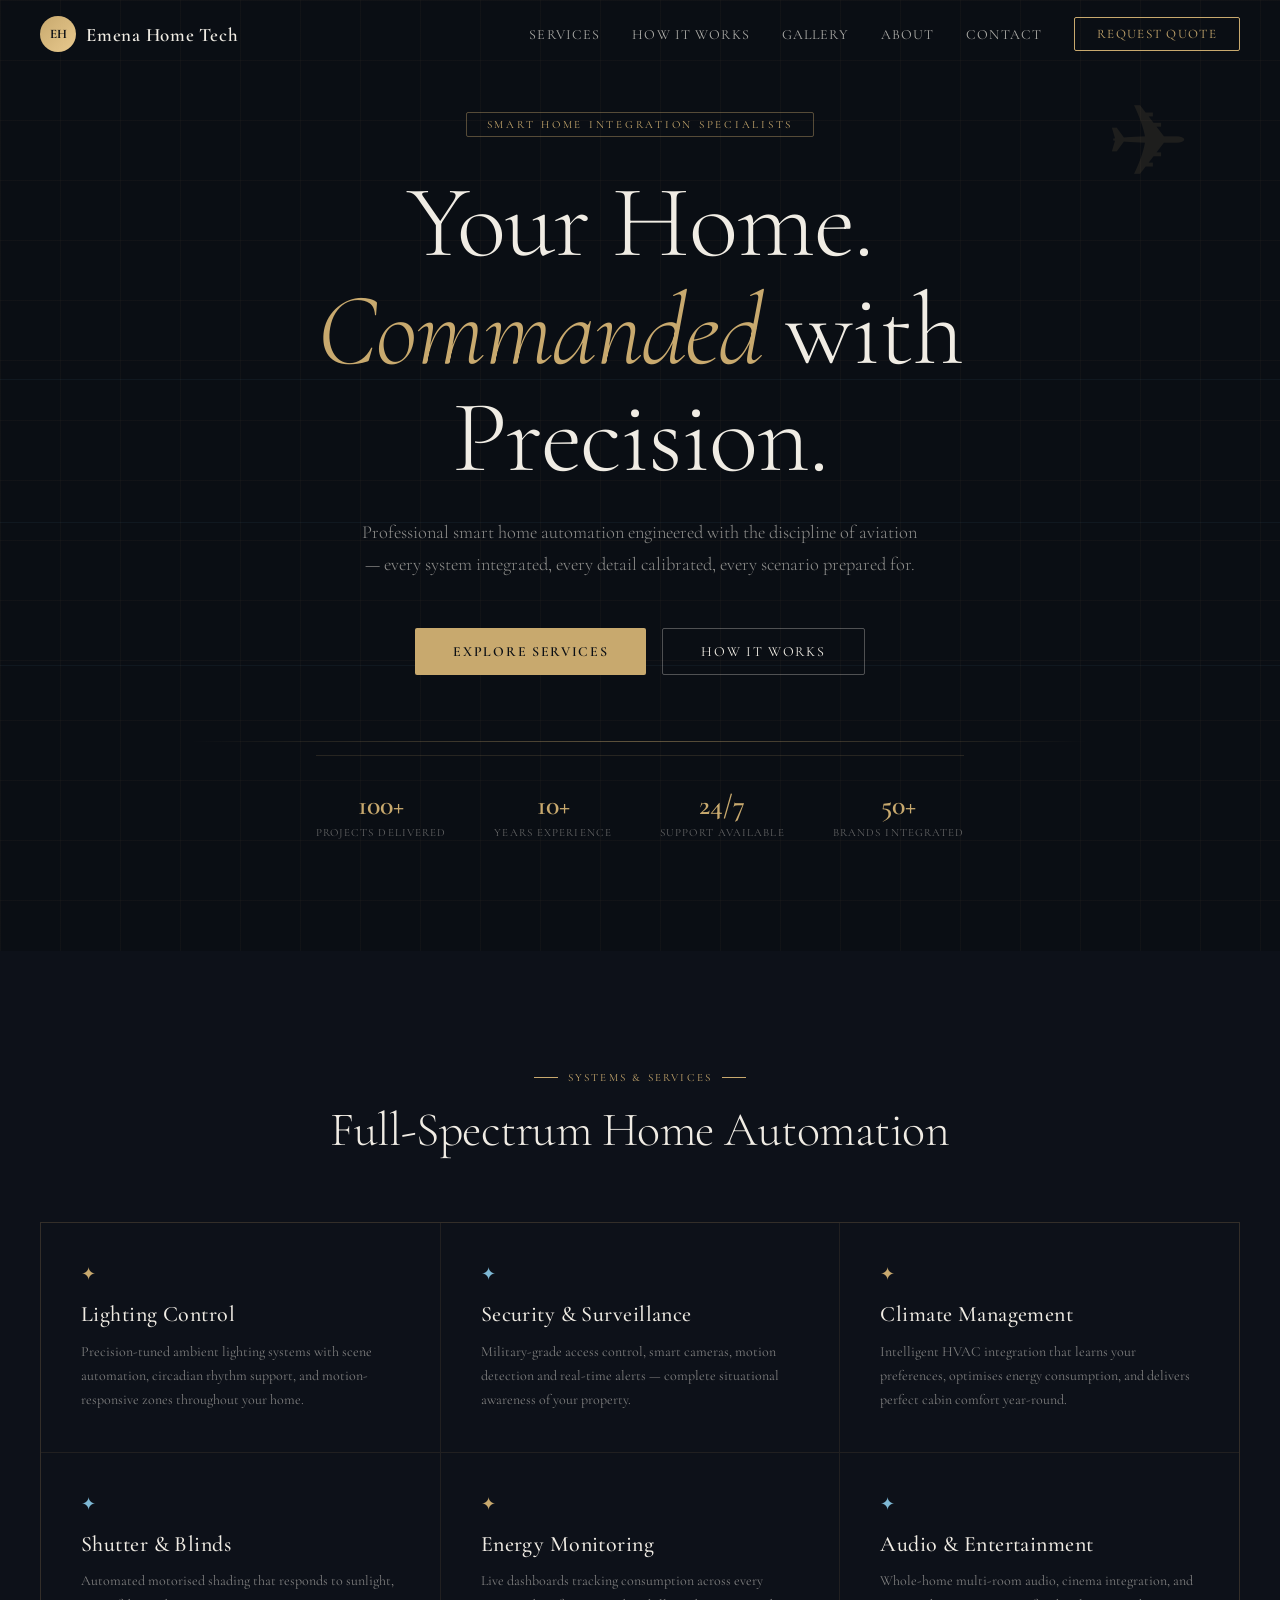
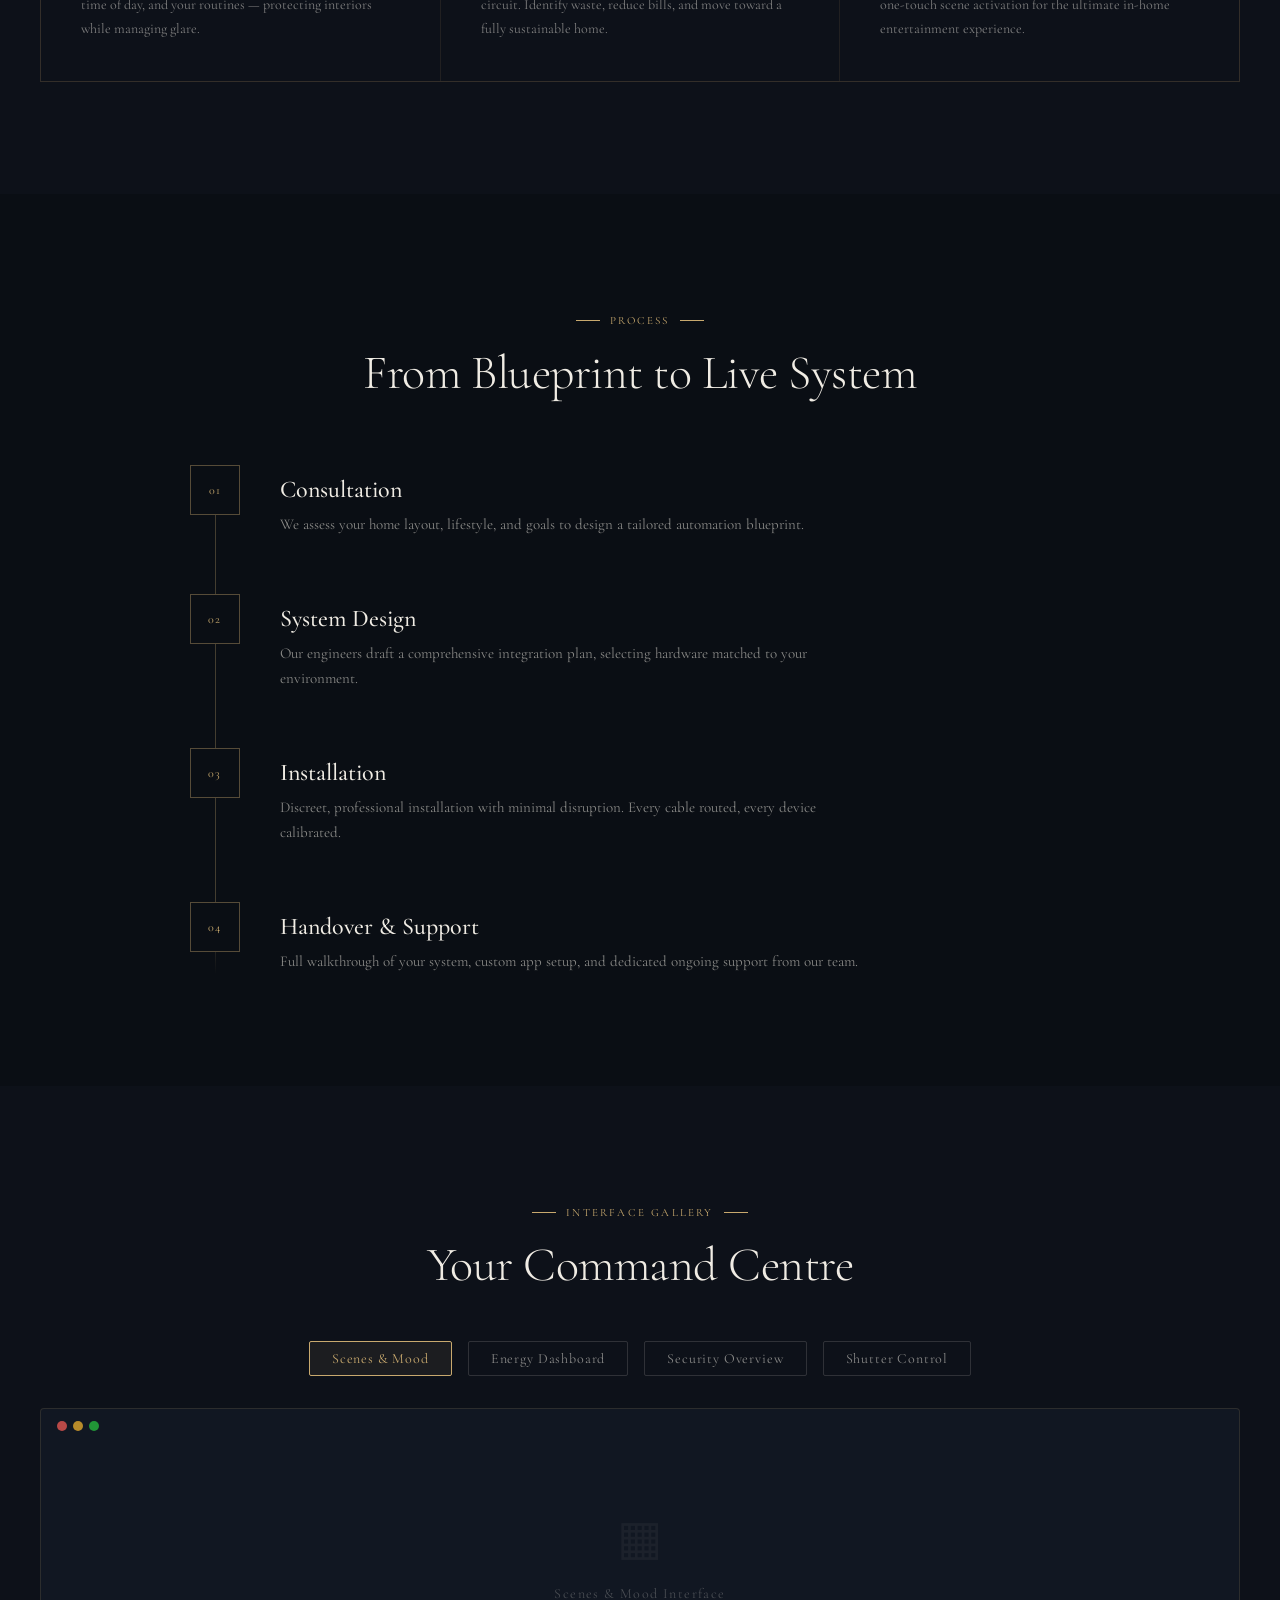
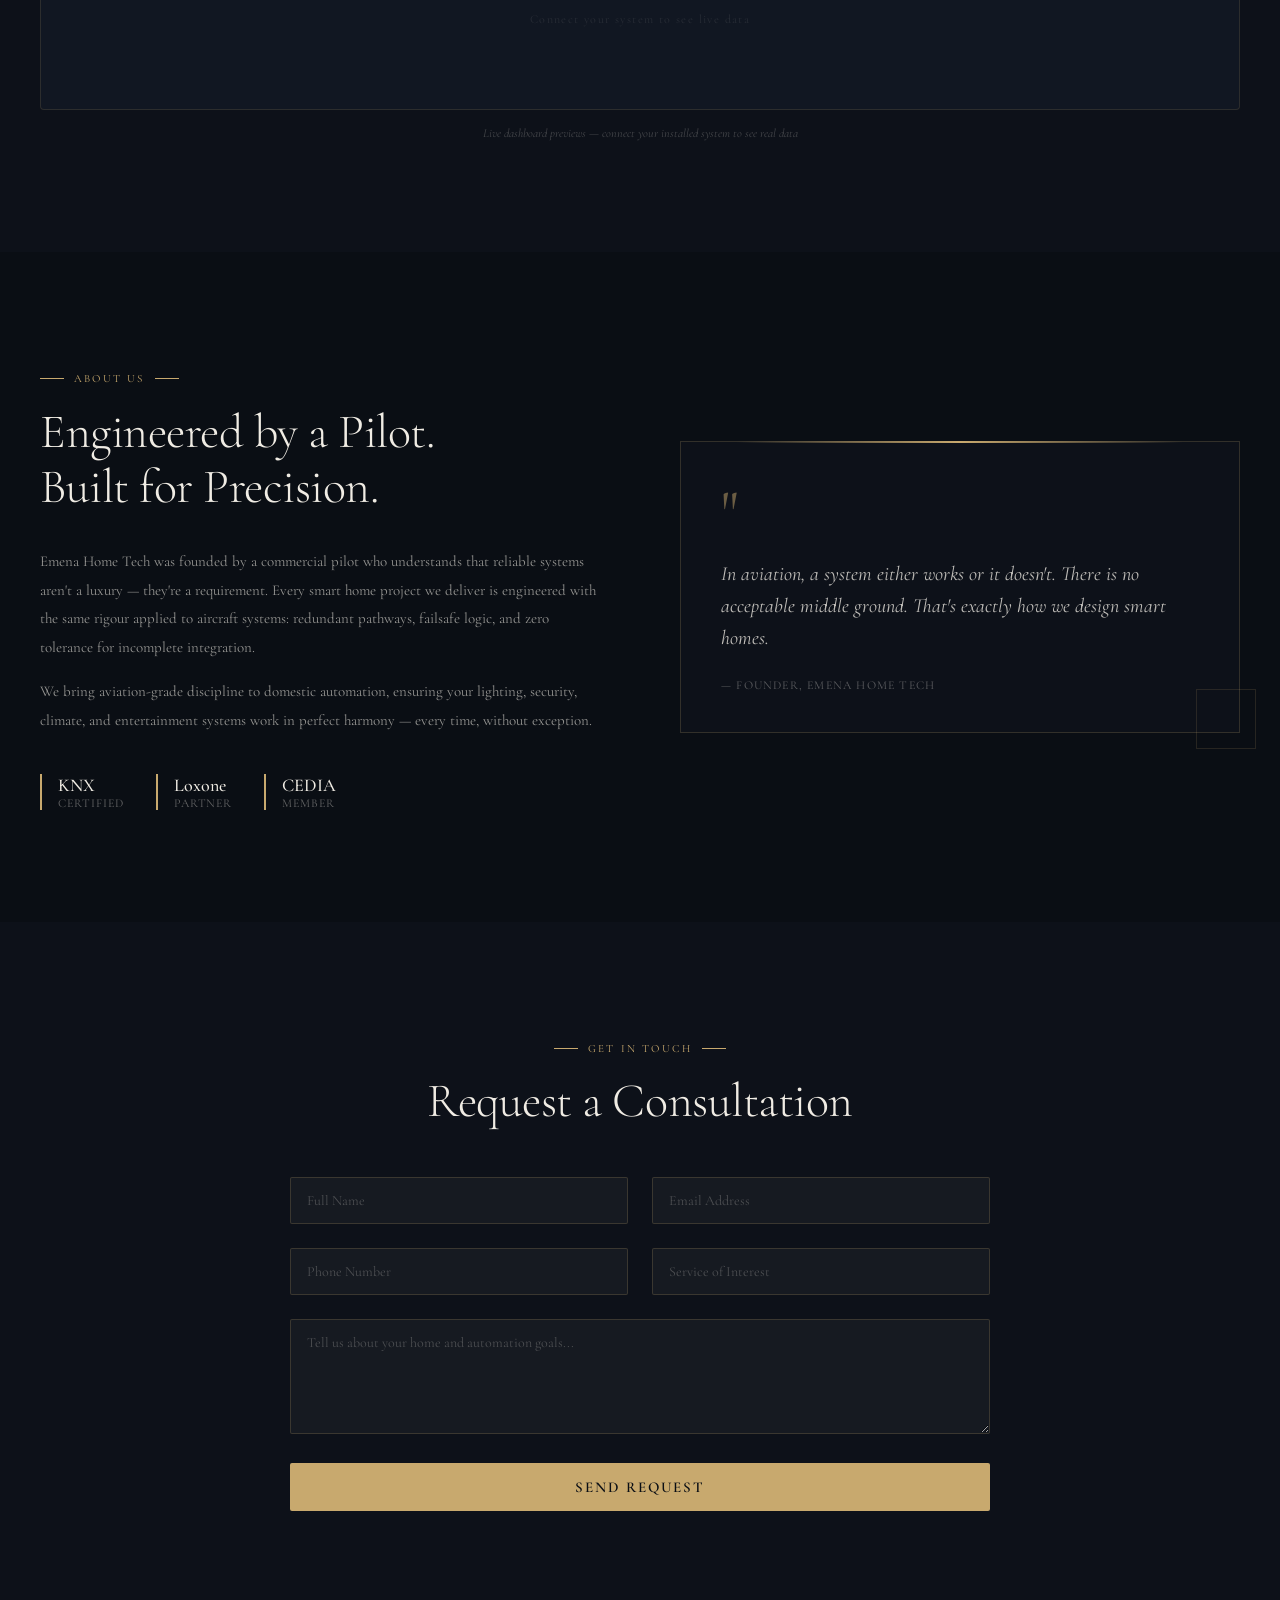
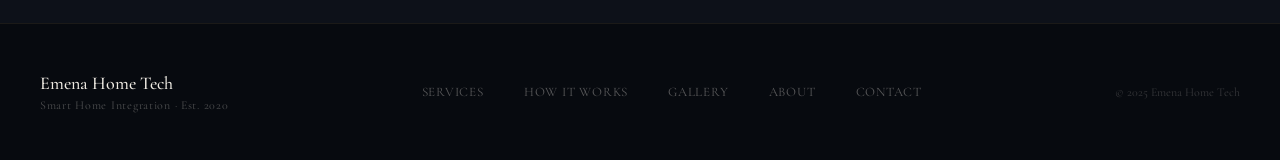
==== index.html @ beb7306b "Create index.html" ====
<!DOCTYPE html>
<html lang="en">
<head>
  <meta charset="UTF-8" />
  <meta name="viewport" content="width=device-width, initial-scale=1.0" />
  <title>Emena Home Tech — Smart Home Integration</title>
  <meta name="description" content="Professional smart home automation engineered with aviation-grade precision. Lighting, security, climate, energy and more." />
  <link rel="preconnect" href="https://fonts.googleapis.com" />
  <link rel="preconnect" href="https://fonts.gstatic.com" crossorigin />
  <link href="https://fonts.googleapis.com/css2?family=Cormorant+Garamond:ital,wght@0,300;0,400;0,500;0,600;1,300;1,400;1,500&display=swap" rel="stylesheet" />
  <style>
    *, *::before, *::after { box-sizing: border-box; margin: 0; padding: 0; }
    html { scroll-behavior: smooth; }
    body { font-family: 'Cormorant Garamond', Georgia, serif; background: #0a0e14; color: #f0ece4; overflow-x: hidden; }

    /* ── NAV ── */
    #navbar {
      position: fixed; top: 0; left: 0; right: 0; z-index: 100;
      display: flex; align-items: center; justify-content: space-between;
      height: 68px; padding: 0 2.5rem;
      transition: background 0.4s, border-bottom 0.4s, backdrop-filter 0.4s;
    }
    #navbar.solid {
      background: rgba(10,14,20,0.97);
      backdrop-filter: blur(12px);
      border-bottom: 1px solid rgba(200,169,110,0.18);
    }
    .nav-logo { display: flex; align-items: center; gap: 10px; text-decoration: none; }
    .nav-logo-badge {
      width: 36px; height: 36px; border-radius: 50%;
      background: linear-gradient(135deg, #c8a96e, #e8c98e);
      display: flex; align-items: center; justify-content: center;
      font-size: 13px; font-weight: 700; color: #0a0e14; flex-shrink: 0;
    }
    .nav-logo-name { color: #f0ece4; font-size: 19px; font-weight: 600; letter-spacing: 0.04em; }
    .nav-links { display: flex; align-items: center; gap: 2rem; }
    .nav-links a {
      color: rgba(240,236,228,0.7); text-decoration: none; font-size: 14px;
      letter-spacing: 0.08em; text-transform: uppercase; transition: color 0.2s;
    }
    .nav-links a:hover { color: #c8a96e; }
    .nav-cta {
      background: transparent; border: 1px solid #c8a96e; color: #c8a96e;
      padding: 8px 22px; font-family: inherit; font-size: 13px;
      letter-spacing: 0.1em; text-transform: uppercase; cursor: pointer;
      transition: all 0.2s; border-radius: 2px;
    }
    .nav-cta:hover { background: #c8a96e; color: #0a0e14; }
    .hamburger {
      display: none; background: none; border: none; color: #f0ece4;
      font-size: 26px; cursor: pointer; line-height: 1;
    }
    .mobile-menu {
      display: none; position: fixed; top: 68px; left: 0; right: 0;
      background: rgba(10,14,20,0.99); border-bottom: 1px solid rgba(200,169,110,0.2);
      padding: 1.5rem 2.5rem; flex-direction: column; gap: 1.2rem; z-index: 99;
    }
    .mobile-menu.open { display: flex; }
    .mobile-menu a { color: #f0ece4; text-decoration: none; font-size: 20px; letter-spacing: 0.04em; }

    /* ── HERO ── */
    #hero {
      min-height: 100vh; position: relative; overflow: hidden;
      display: flex; align-items: center; justify-content: center;
      background: #0a0e14;
    }
    .hero-grid {
      position: absolute; inset: 0;
      background-image:
        linear-gradient(rgba(200,169,110,0.04) 1px, transparent 1px),
        linear-gradient(90deg, rgba(200,169,110,0.04) 1px, transparent 1px);
      background-size: 60px 60px;
      animation: gridDrift 25s linear infinite;
    }
    .hero-horizon {
      position: absolute; bottom: 22%; left: 50%; transform: translateX(-50%);
      width: 70vw; height: 1px;
      background: linear-gradient(90deg, transparent, rgba(200,169,110,0.45), transparent);
    }
    .hero-altline {
      position: absolute; left: 0; right: 0; height: 1px; background: rgba(126,184,212,0.06);
    }
    .hero-compass {
      position: absolute; top: 10%; right: 7%; opacity: 0.1;
      font-size: 100px; color: #c8a96e; user-select: none; line-height: 1;
      animation: compassSpin 80s linear infinite;
    }
    .hero-inner { position: relative; text-align: center; padding: 0 2rem; max-width: 920px; }
    .hero-tag {
      display: inline-block; border: 1px solid rgba(200,169,110,0.4);
      padding: 5px 20px; margin-bottom: 2rem; border-radius: 2px;
      color: #c8a96e; font-size: 11px; letter-spacing: 0.25em; text-transform: uppercase;
    }
    .hero-h1 {
      font-size: clamp(3rem, 8vw, 6.5rem); font-weight: 300; line-height: 1.05;
      margin-bottom: 1.5rem; letter-spacing: -0.01em; color: #f0ece4;
    }
    .hero-h1 em { color: #c8a96e; font-style: italic; }
    .hero-sub {
      color: rgba(240,236,228,0.58); font-size: clamp(1rem, 2vw, 1.15rem);
      max-width: 560px; margin: 0 auto 3rem; line-height: 1.75; font-weight: 300;
    }
    .hero-btns { display: flex; gap: 1rem; justify-content: center; flex-wrap: wrap; }
    .btn-primary {
      background: #c8a96e; border: none; color: #0a0e14;
      padding: 14px 38px; border-radius: 2px; cursor: pointer;
      font-family: inherit; font-size: 14px; letter-spacing: 0.12em;
      text-transform: uppercase; font-weight: 600; transition: background 0.2s;
    }
    .btn-primary:hover { background: #e8c98e; }
    .btn-secondary {
      background: transparent; border: 1px solid rgba(240,236,228,0.3); color: #f0ece4;
      padding: 14px 38px; border-radius: 2px; cursor: pointer;
      font-family: inherit; font-size: 14px; letter-spacing: 0.12em;
      text-transform: uppercase; transition: all 0.2s;
    }
    .btn-secondary:hover { border-color: #c8a96e; color: #c8a96e; }
    .hero-stats {
      display: flex; justify-content: center; gap: 3rem; margin-top: 5rem;
      border-top: 1px solid rgba(200,169,110,0.15); padding-top: 2rem; flex-wrap: wrap;
    }
    .hero-stat-num { color: #c8a96e; font-size: 28px; font-weight: 600; }
    .hero-stat-label { color: rgba(240,236,228,0.4); font-size: 11px; letter-spacing: 0.1em; text-transform: uppercase; margin-top: 4px; }

    /* ── SECTIONS ── */
    section { padding: 7rem 2rem; }
    .section-inner { max-width: 1200px; margin: 0 auto; }
    .section-header { text-align: center; }
    .section-header.left { text-align: left; }
    .section-tag {
      display: inline-flex; align-items: center; gap: 10px; margin-bottom: 1.2rem;
      color: #c8a96e; font-size: 11px; letter-spacing: 0.2em; text-transform: uppercase;
    }
    .section-tag::before, .section-tag::after { content: ''; display: block; width: 24px; height: 1px; background: #c8a96e; }
    .section-h2 {
      font-size: clamp(2rem, 4vw, 3rem); font-weight: 300;
      letter-spacing: -0.01em; line-height: 1.15; color: #f0ece4;
    }

    /* ── SERVICES ── */
    #services { background: #0d1119; }
    .services-grid {
      display: grid; grid-template-columns: repeat(auto-fit, minmax(320px, 1fr));
      gap: 1px; background: rgba(200,169,110,0.1);
      border: 1px solid rgba(200,169,110,0.1); margin-top: 4rem;
    }
    .service-card {
      background: #0d1119; padding: 2.5rem; position: relative;
      overflow: hidden; transition: background 0.3s; cursor: default;
    }
    .service-card:hover { background: #111722; }
    .service-card::before {
      content: ''; position: absolute; top: 0; left: 0; right: 0; height: 2px;
      opacity: 0; transition: opacity 0.3s;
    }
    .service-card:hover::before { opacity: 1; }
    .service-card.gold::before { background: linear-gradient(90deg, transparent, #c8a96e, transparent); }
    .service-card.blue::before { background: linear-gradient(90deg, transparent, #7eb8d4, transparent); }
    .service-icon { font-size: 18px; margin-bottom: 1rem; }
    .service-icon.gold { color: #c8a96e; }
    .service-icon.blue { color: #7eb8d4; }
    .service-h3 { font-size: 22px; font-weight: 500; margin-bottom: 0.8rem; letter-spacing: 0.02em; color: #f0ece4; }
    .service-p { color: rgba(240,236,228,0.5); line-height: 1.7; font-size: 14px; }

    /* ── HOW IT WORKS ── */
    #how-it-works { background: #0a0e14; }
    .steps-wrap { margin-top: 4rem; position: relative; max-width: 900px; margin-left: auto; margin-right: auto; }
    .steps-line {
      position: absolute; left: 25px; top: 0; bottom: 0; width: 1px;
      background: linear-gradient(180deg, transparent, rgba(200,169,110,0.3) 10%, rgba(200,169,110,0.3) 90%, transparent);
    }
    .step { display: flex; gap: 2.5rem; margin-bottom: 3.5rem; align-items: flex-start; }
    .step:last-child { margin-bottom: 0; }
    .step-num {
      width: 50px; height: 50px; flex-shrink: 0;
      border: 1px solid rgba(200,169,110,0.4);
      display: flex; align-items: center; justify-content: center;
      background: #0a0e14; position: relative; z-index: 1;
    }
    .step-num span { color: #c8a96e; font-size: 12px; letter-spacing: 0.1em; }
    .step-body { padding-top: 10px; }
    .step-h3 { font-size: 24px; font-weight: 500; margin-bottom: 0.5rem; color: #f0ece4; }
    .step-p { color: rgba(240,236,228,0.55); line-height: 1.7; font-size: 15px; max-width: 600px; }

    /* ── GALLERY ── */
    #gallery { background: #0d1119; }
    .gallery-tabs { display: flex; gap: 1rem; flex-wrap: wrap; justify-content: center; margin-top: 3rem; }
    .gallery-tab {
      padding: 8px 22px; border-radius: 2px; cursor: pointer;
      font-family: inherit; font-size: 14px; letter-spacing: 0.06em;
      transition: all 0.2s; border: 1px solid rgba(240,236,228,0.15);
      background: transparent; color: rgba(240,236,228,0.55);
    }
    .gallery-tab.active {
      border-color: #c8a96e; background: rgba(200,169,110,0.08); color: #c8a96e;
    }
    .gallery-frame {
      margin-top: 2rem; border: 1px solid rgba(200,169,110,0.15);
      border-radius: 4px; overflow: hidden; background: #111722; position: relative;
    }
    .gallery-dots { position: absolute; top: 12px; left: 16px; display: flex; gap: 6px; z-index: 2; }
    .gallery-dot { width: 10px; height: 10px; border-radius: 50%; opacity: 0.7; }
    .gallery-placeholder {
      padding: 2.5rem 1.5rem 1.5rem; display: flex; align-items: center; justify-content: center;
      min-height: 300px; flex-direction: column; gap: 0.6rem;
      color: rgba(240,236,228,0.25); font-size: 14px; letter-spacing: 0.1em;
    }
    .gallery-placeholder-icon { font-size: 48px; opacity: 0.2; margin-bottom: 0.5rem; }
    .gallery-note { color: rgba(240,236,228,0.25); font-size: 12px; text-align: center; margin-top: 1rem; font-style: italic; }

    /* ── ABOUT ── */
    #about { background: #0a0e14; }
    .about-grid { display: grid; grid-template-columns: 1fr 1fr; gap: 5rem; align-items: center; }
    .about-p { color: rgba(240,236,228,0.6); line-height: 1.9; font-size: 15px; margin-top: 1rem; }
    .about-badges { display: flex; gap: 2rem; margin-top: 2.5rem; flex-wrap: wrap; }
    .about-badge { border-left: 2px solid #c8a96e; padding-left: 1rem; }
    .about-badge-name { color: #f0ece4; font-size: 18px; font-weight: 500; }
    .about-badge-sub { color: rgba(240,236,228,0.4); font-size: 12px; letter-spacing: 0.08em; text-transform: uppercase; }
    .about-quote {
      border: 1px solid rgba(200,169,110,0.2); padding: 2.5rem;
      background: #0d1119; position: relative;
    }
    .about-quote::before {
      content: ''; position: absolute; top: -1px; left: 10%; right: 10%; height: 2px;
      background: linear-gradient(90deg, transparent, #c8a96e, transparent);
    }
    .about-quote-mark { color: #c8a96e; font-size: 60px; line-height: 1; margin-bottom: 1rem; opacity: 0.5; }
    .about-quote-text {
      color: rgba(240,236,228,0.78); font-size: 20px; line-height: 1.6;
      font-style: italic; margin-bottom: 1.5rem;
    }
    .about-quote-attr { color: rgba(240,236,228,0.35); font-size: 12px; letter-spacing: 0.1em; text-transform: uppercase; }
    .about-deco {
      position: absolute; bottom: -16px; right: -16px; width: 60px; height: 60px;
      border: 1px solid rgba(200,169,110,0.15); pointer-events: none;
    }

    /* ── CONTACT ── */
    #contact { background: #0d1119; }
    .contact-inner { max-width: 700px; margin: 0 auto; }
    .form-grid { display: grid; grid-template-columns: 1fr 1fr; gap: 1.5rem; margin-bottom: 1.5rem; }
    .form-input, .form-textarea {
      background: rgba(240,236,228,0.04); border: 1px solid rgba(200,169,110,0.2);
      color: #f0ece4; padding: 14px 16px; border-radius: 2px; font-size: 14px;
      font-family: inherit; outline: none; width: 100%; transition: border-color 0.2s;
    }
    .form-input::placeholder, .form-textarea::placeholder { color: rgba(240,236,228,0.25); }
    .form-input:focus, .form-textarea:focus { border-color: rgba(200,169,110,0.6); }
    .form-textarea { resize: vertical; }
    .form-submit {
      margin-top: 1.5rem; background: #c8a96e; border: none; color: #0a0e14;
      padding: 15px 40px; border-radius: 2px; cursor: pointer;
      font-family: inherit; font-size: 15px; letter-spacing: 0.12em;
      text-transform: uppercase; font-weight: 600; width: 100%; transition: background 0.2s;
    }
    .form-submit:hover { background: #e8c98e; }
    .form-success {
      margin-top: 3rem; text-align: center; padding: 3rem;
      border: 1px solid rgba(200,169,110,0.3); background: rgba(200,169,110,0.05);
      display: none;
    }
    .form-success.show { display: block; }
    .form-success-icon { color: #c8a96e; font-size: 40px; margin-bottom: 1rem; }
    .form-success-h3 { font-size: 24px; margin-bottom: 0.5rem; color: #f0ece4; }
    .form-success-p { color: rgba(240,236,228,0.5); }
    .form-body { margin-top: 3rem; }

    /* ── FOOTER ── */
    footer {
      background: #070a0f; border-top: 1px solid rgba(200,169,110,0.1);
      padding: 3rem 2.5rem;
    }
    .footer-inner {
      max-width: 1200px; margin: 0 auto;
      display: flex; justify-content: space-between; align-items: center;
      flex-wrap: wrap; gap: 1.5rem;
    }
    .footer-brand-name { font-size: 18px; font-weight: 500; color: #f0ece4; margin-bottom: 4px; }
    .footer-brand-sub { color: rgba(240,236,228,0.3); font-size: 12px; letter-spacing: 0.06em; }
    .footer-links { display: flex; gap: 2.5rem; flex-wrap: wrap; }
    .footer-links a {
      color: rgba(240,236,228,0.35); text-decoration: none; font-size: 13px;
      letter-spacing: 0.06em; text-transform: uppercase; transition: color 0.2s;
    }
    .footer-links a:hover { color: #c8a96e; }
    .footer-copy { color: rgba(240,236,228,0.2); font-size: 12px; }

    /* ── ANIMATIONS ── */
    @keyframes gridDrift {
      from { background-position: 0 0; }
      to { background-position: 60px 60px; }
    }
    @keyframes compassSpin {
      from { transform: rotate(0deg); }
      to { transform: rotate(360deg); }
    }

    /* ── RESPONSIVE ── */
    @media (max-width: 900px) {
      .about-grid { grid-template-columns: 1fr; gap: 3rem; }
      .about-deco { display: none; }
    }
    @media (max-width: 768px) {
      .nav-links { display: none; }
      .hamburger { display: block; }
      .form-grid { grid-template-columns: 1fr; }
      .hero-stats { gap: 2rem; }
      .footer-inner { flex-direction: column; text-align: center; }
      .footer-links { justify-content: center; }
    }
    @media (max-width: 480px) {
      section { padding: 5rem 1.2rem; }
      .hero-h1 { font-size: 2.8rem; }
    }
  </style>
</head>
<body>

<!-- ── NAVBAR ── -->
<nav id="navbar">
  <a class="nav-logo" href="#">
    <div class="nav-logo-badge">EH</div>
    <span class="nav-logo-name">Emena Home Tech</span>
  </a>
  <div class="nav-links">
    <a href="#services">Services</a>
    <a href="#how-it-works">How It Works</a>
    <a href="#gallery">Gallery</a>
    <a href="#about">About</a>
    <a href="#contact">Contact</a>
    <button class="nav-cta" onclick="document.getElementById('contact').scrollIntoView({behavior:'smooth'})">Request Quote</button>
  </div>
  <button class="hamburger" id="hamburger" aria-label="Menu">&#9776;</button>
</nav>

<!-- Mobile menu -->
<div class="mobile-menu" id="mobile-menu">
  <a href="#services" onclick="closeMobile()">Services</a>
  <a href="#how-it-works" onclick="closeMobile()">How It Works</a>
  <a href="#gallery" onclick="closeMobile()">Gallery</a>
  <a href="#about" onclick="closeMobile()">About</a>
  <a href="#contact" onclick="closeMobile()">Contact</a>
</div>

<!-- ── HERO ── -->
<section id="hero">
  <div class="hero-grid"></div>
  <div class="hero-horizon"></div>
  <div class="hero-altline" style="bottom:30%"></div>
  <div class="hero-altline" style="bottom:45%"></div>
  <div class="hero-altline" style="bottom:60%"></div>
  <div class="hero-compass">✈</div>

  <div class="hero-inner">
    <div class="hero-tag">Smart Home Integration Specialists</div>
    <h1 class="hero-h1">
      Your Home.<br>
      <em>Commanded</em> with<br>
      Precision.
    </h1>
    <p class="hero-sub">
      Professional smart home automation engineered with the discipline of aviation — every system integrated, every detail calibrated, every scenario prepared for.
    </p>
    <div class="hero-btns">
      <button class="btn-primary" onclick="document.getElementById('services').scrollIntoView({behavior:'smooth'})">Explore Services</button>
      <button class="btn-secondary" onclick="document.getElementById('how-it-works').scrollIntoView({behavior:'smooth'})">How It Works</button>
    </div>
    <div class="hero-stats">
      <div>
        <div class="hero-stat-num">100+</div>
        <div class="hero-stat-label">Projects Delivered</div>
      </div>
      <div>
        <div class="hero-stat-num">10+</div>
        <div class="hero-stat-label">Years Experience</div>
      </div>
      <div>
        <div class="hero-stat-num">24/7</div>
        <div class="hero-stat-label">Support Available</div>
      </div>
      <div>
        <div class="hero-stat-num">50+</div>
        <div class="hero-stat-label">Brands Integrated</div>
      </div>
    </div>
  </div>
</section>

<!-- ── SERVICES ── -->
<section id="services">
  <div class="section-inner">
    <div class="section-header">
      <div class="section-tag">Systems &amp; Services</div>
      <h2 class="section-h2">Full-Spectrum Home Automation</h2>
    </div>
    <div class="services-grid">
      <div class="service-card gold">
        <div class="service-icon gold">✦</div>
        <h3 class="service-h3">Lighting Control</h3>
        <p class="service-p">Precision-tuned ambient lighting systems with scene automation, circadian rhythm support, and motion-responsive zones throughout your home.</p>
      </div>
      <div class="service-card blue">
        <div class="service-icon blue">✦</div>
        <h3 class="service-h3">Security &amp; Surveillance</h3>
        <p class="service-p">Military-grade access control, smart cameras, motion detection and real-time alerts — complete situational awareness of your property.</p>
      </div>
      <div class="service-card gold">
        <div class="service-icon gold">✦</div>
        <h3 class="service-h3">Climate Management</h3>
        <p class="service-p">Intelligent HVAC integration that learns your preferences, optimises energy consumption, and delivers perfect cabin comfort year-round.</p>
      </div>
      <div class="service-card blue">
        <div class="service-icon blue">✦</div>
        <h3 class="service-h3">Shutter &amp; Blinds</h3>
        <p class="service-p">Automated motorised shading that responds to sunlight, time of day, and your routines — protecting interiors while managing glare.</p>
      </div>
      <div class="service-card gold">
        <div class="service-icon gold">✦</div>
        <h3 class="service-h3">Energy Monitoring</h3>
        <p class="service-p">Live dashboards tracking consumption across every circuit. Identify waste, reduce bills, and move toward a fully sustainable home.</p>
      </div>
      <div class="service-card blue">
        <div class="service-icon blue">✦</div>
        <h3 class="service-h3">Audio &amp; Entertainment</h3>
        <p class="service-p">Whole-home multi-room audio, cinema integration, and one-touch scene activation for the ultimate in-home entertainment experience.</p>
      </div>
    </div>
  </div>
</section>

<!-- ── HOW IT WORKS ── -->
<section id="how-it-works">
  <div class="section-inner">
    <div class="section-header">
      <div class="section-tag">Process</div>
      <h2 class="section-h2">From Blueprint to Live System</h2>
    </div>
    <div class="steps-wrap">
      <div class="steps-line"></div>
      <div class="step">
        <div class="step-num"><span>01</span></div>
        <div class="step-body">
          <h3 class="step-h3">Consultation</h3>
          <p class="step-p">We assess your home layout, lifestyle, and goals to design a tailored automation blueprint.</p>
        </div>
      </div>
      <div class="step">
        <div class="step-num"><span>02</span></div>
        <div class="step-body">
          <h3 class="step-h3">System Design</h3>
          <p class="step-p">Our engineers draft a comprehensive integration plan, selecting hardware matched to your environment.</p>
        </div>
      </div>
      <div class="step">
        <div class="step-num"><span>03</span></div>
        <div class="step-body">
          <h3 class="step-h3">Installation</h3>
          <p class="step-p">Discreet, professional installation with minimal disruption. Every cable routed, every device calibrated.</p>
        </div>
      </div>
      <div class="step">
        <div class="step-num"><span>04</span></div>
        <div class="step-body">
          <h3 class="step-h3">Handover &amp; Support</h3>
          <p class="step-p">Full walkthrough of your system, custom app setup, and dedicated ongoing support from our team.</p>
        </div>
      </div>
    </div>
  </div>
</section>

<!-- ── GALLERY ── -->
<section id="gallery">
  <div class="section-inner">
    <div class="section-header">
      <div class="section-tag">Interface Gallery</div>
      <h2 class="section-h2">Your Command Centre</h2>
    </div>
    <div class="gallery-tabs">
      <button class="gallery-tab active" onclick="setTab(this,'Scenes &amp; Mood')">Scenes &amp; Mood</button>
      <button class="gallery-tab" onclick="setTab(this,'Energy Dashboard')">Energy Dashboard</button>
      <button class="gallery-tab" onclick="setTab(this,'Security Overview')">Security Overview</button>
      <button class="gallery-tab" onclick="setTab(this,'Shutter Control')">Shutter Control</button>
    </div>
    <div class="gallery-frame">
      <div class="gallery-dots">
        <div class="gallery-dot" style="background:#ff5f57"></div>
        <div class="gallery-dot" style="background:#ffbd2e"></div>
        <div class="gallery-dot" style="background:#28ca41"></div>
      </div>
      <div class="gallery-placeholder">
        <div class="gallery-placeholder-icon">▦</div>
        <span id="gallery-label">Scenes &amp; Mood Interface</span>
        <span style="font-size:12px;opacity:0.4">Connect your system to see live data</span>
      </div>
    </div>
    <p class="gallery-note">Live dashboard previews — connect your installed system to see real data</p>
  </div>
</section>

<!-- ── ABOUT ── -->
<section id="about">
  <div class="section-inner">
    <div class="about-grid">
      <div>
        <div class="section-header left">
          <div class="section-tag" style="justify-content:flex-start">About Us</div>
          <h2 class="section-h2">Engineered by a Pilot.<br>Built for Precision.</h2>
        </div>
        <p class="about-p" style="margin-top:2rem">
          Emena Home Tech was founded by a commercial pilot who understands that reliable systems aren't a luxury — they're a requirement. Every smart home project we deliver is engineered with the same rigour applied to aircraft systems: redundant pathways, failsafe logic, and zero tolerance for incomplete integration.
        </p>
        <p class="about-p">
          We bring aviation-grade discipline to domestic automation, ensuring your lighting, security, climate, and entertainment systems work in perfect harmony — every time, without exception.
        </p>
        <div class="about-badges">
          <div class="about-badge">
            <div class="about-badge-name">KNX</div>
            <div class="about-badge-sub">Certified</div>
          </div>
          <div class="about-badge">
            <div class="about-badge-name">Loxone</div>
            <div class="about-badge-sub">Partner</div>
          </div>
          <div class="about-badge">
            <div class="about-badge-name">CEDIA</div>
            <div class="about-badge-sub">Member</div>
          </div>
        </div>
      </div>
      <div style="position:relative">
        <div class="about-quote">
          <div class="about-quote-mark">"</div>
          <p class="about-quote-text">
            In aviation, a system either works or it doesn't. There is no acceptable middle ground. That's exactly how we design smart homes.
          </p>
          <div class="about-quote-attr">— Founder, Emena Home Tech</div>
        </div>
        <div class="about-deco"></div>
      </div>
    </div>
  </div>
</section>

<!-- ── CONTACT ── -->
<section id="contact">
  <div class="contact-inner">
    <div class="section-header">
      <div class="section-tag">Get In Touch</div>
      <h2 class="section-h2">Request a Consultation</h2>
    </div>
    <div class="form-body" id="form-body">
      <div class="form-grid">
        <input class="form-input" type="text" placeholder="Full Name" id="f-name" />
        <input class="form-input" type="email" placeholder="Email Address" id="f-email" />
        <input class="form-input" type="tel" placeholder="Phone Number" id="f-phone" />
        <input class="form-input" type="text" placeholder="Service of Interest" id="f-service" />
      </div>
      <textarea class="form-input form-textarea" rows="5" placeholder="Tell us about your home and automation goals..." id="f-message"></textarea>
      <button class="form-submit" onclick="submitForm()">Send Request</button>
    </div>
    <div class="form-success" id="form-success">
      <div class="form-success-icon">✓</div>
      <h3 class="form-success-h3">Message Received</h3>
      <p class="form-success-p">We'll be in touch within 24 hours to schedule your consultation.</p>
    </div>
  </div>
</section>

<!-- ── FOOTER ── -->
<footer>
  <div class="footer-inner">
    <div>
      <div class="footer-brand-name">Emena Home Tech</div>
      <div class="footer-brand-sub">Smart Home Integration · Est. 2020</div>
    </div>
    <nav class="footer-links">
      <a href="#services">Services</a>
      <a href="#how-it-works">How It Works</a>
      <a href="#gallery">Gallery</a>
      <a href="#about">About</a>
      <a href="#contact">Contact</a>
    </nav>
    <div class="footer-copy">© 2025 Emena Home Tech</div>
  </div>
</footer>

<script>
  // Navbar scroll
  window.addEventListener('scroll', function() {
    document.getElementById('navbar').classList.toggle('solid', window.scrollY > 60);
  });

  // Hamburger
  document.getElementById('hamburger').addEventListener('click', function() {
    document.getElementById('mobile-menu').classList.toggle('open');
  });
  function closeMobile() {
    document.getElementById('mobile-menu').classList.remove('open');
  }

  // Gallery tabs
  function setTab(btn, label) {
    document.querySelectorAll('.gallery-tab').forEach(t => t.classList.remove('active'));
    btn.classList.add('active');
    document.getElementById('gallery-label').textContent = label + ' Interface';
  }

  // Contact form
  function submitForm() {
    var name = document.getElementById('f-name').value.trim();
    var email = document.getElementById('f-email').value.trim();
    if (!name || !email) {
      alert('Please fill in at least your name and email.');
      return;
    }
    document.getElementById('form-body').style.display = 'none';
    document.getElementById('form-success').classList.add('show');
  }
</script>
</body>
</html>
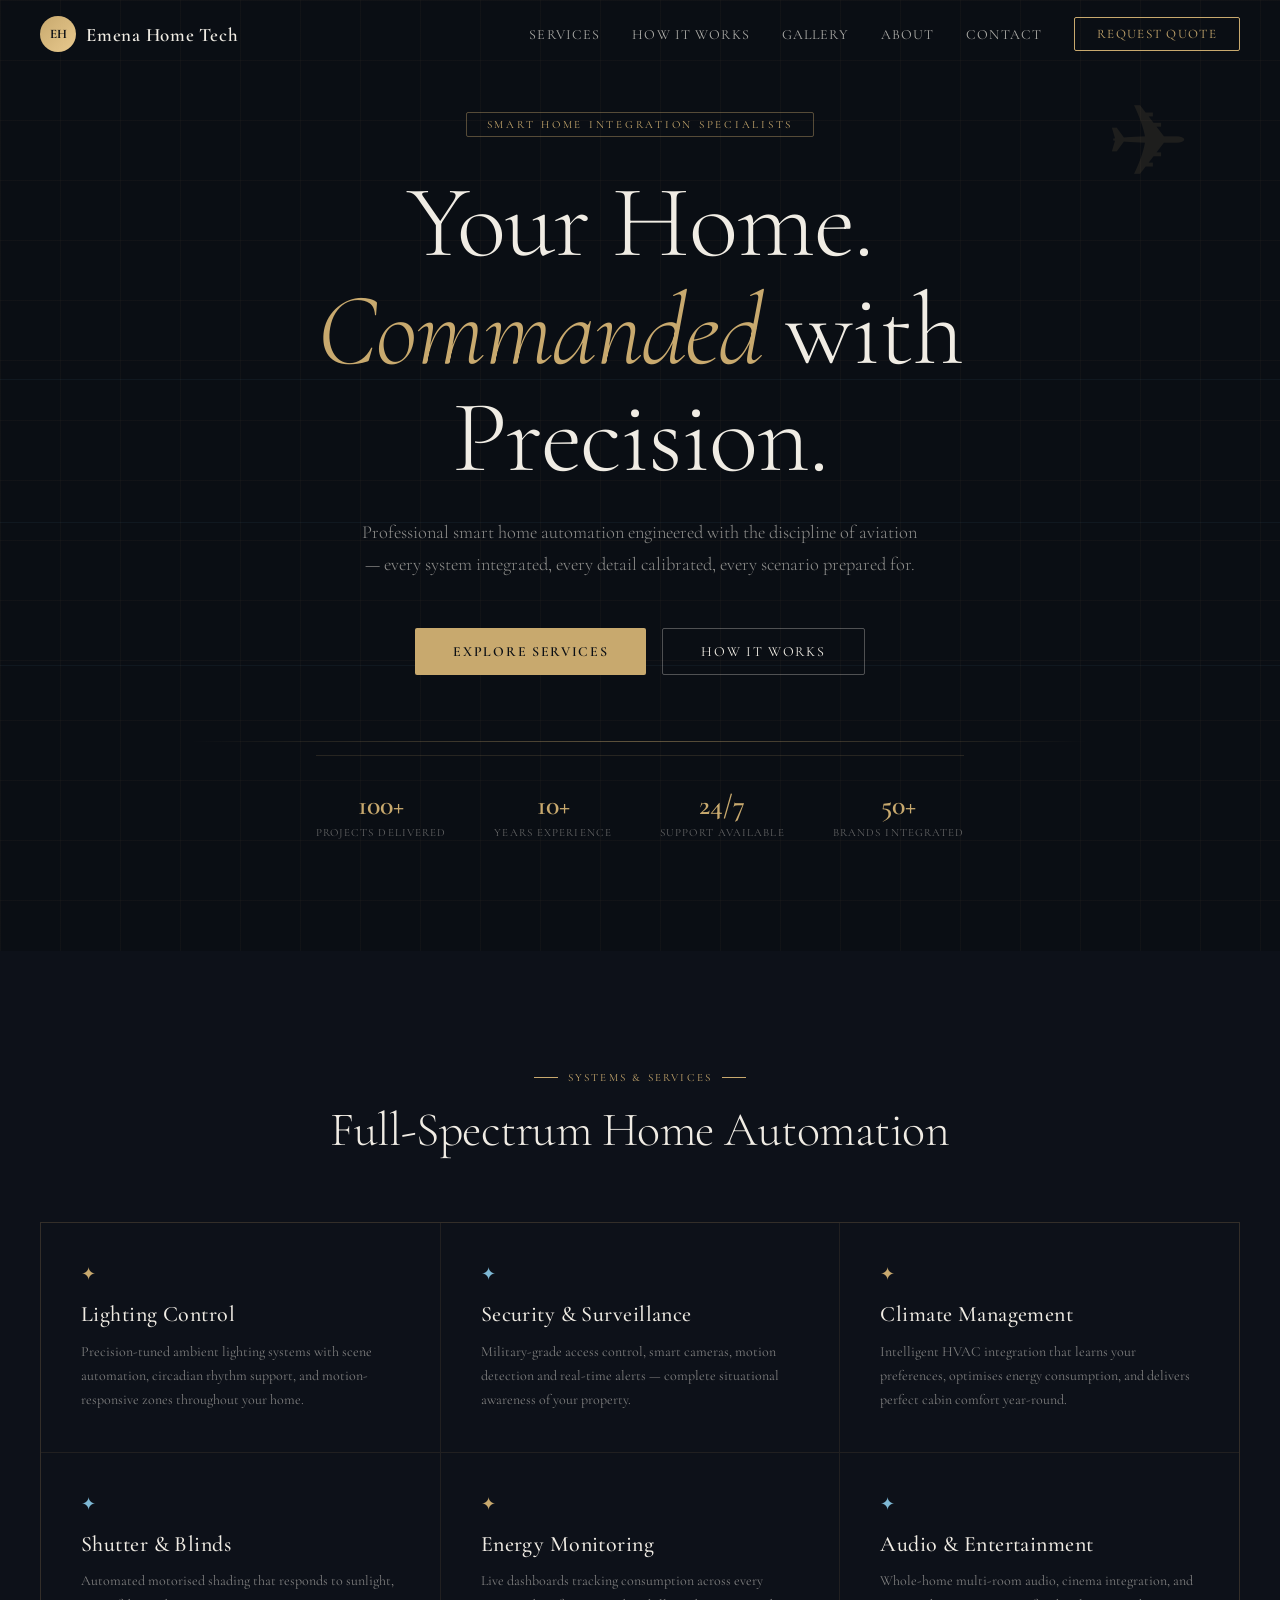
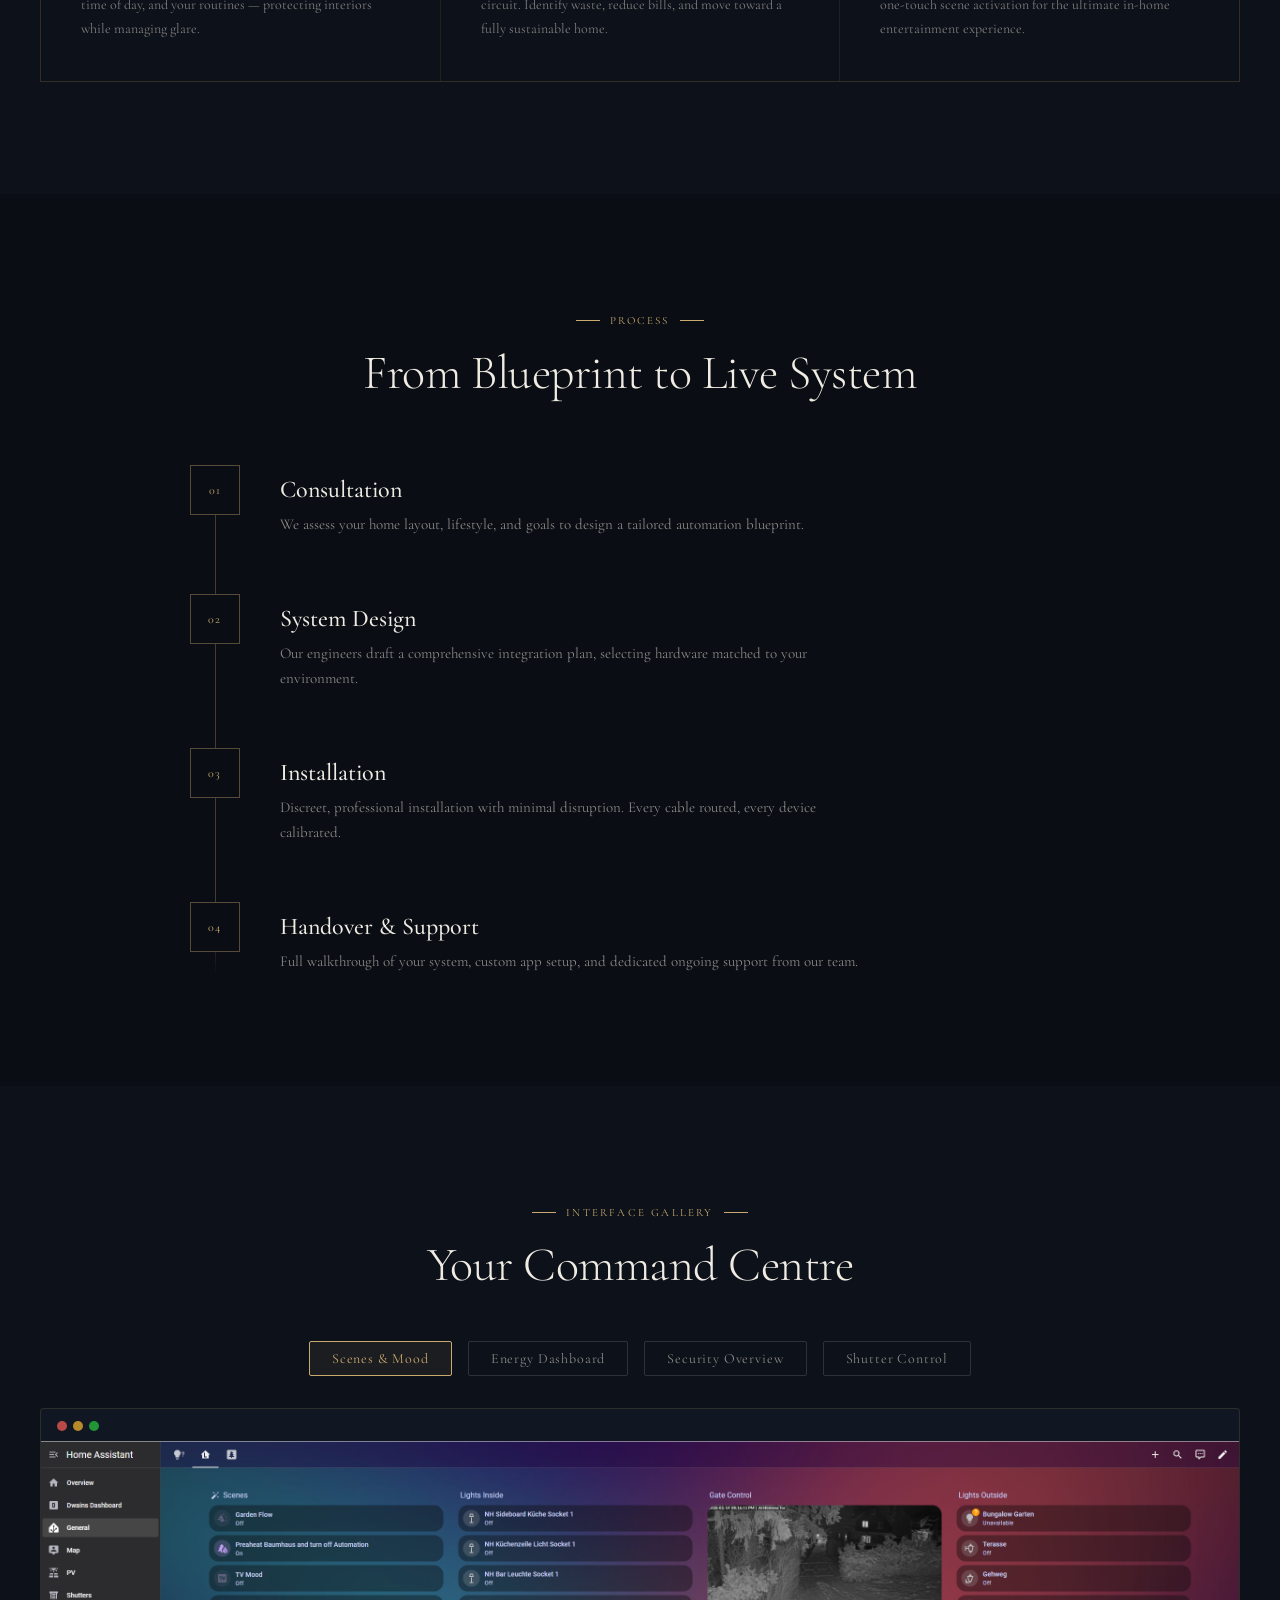
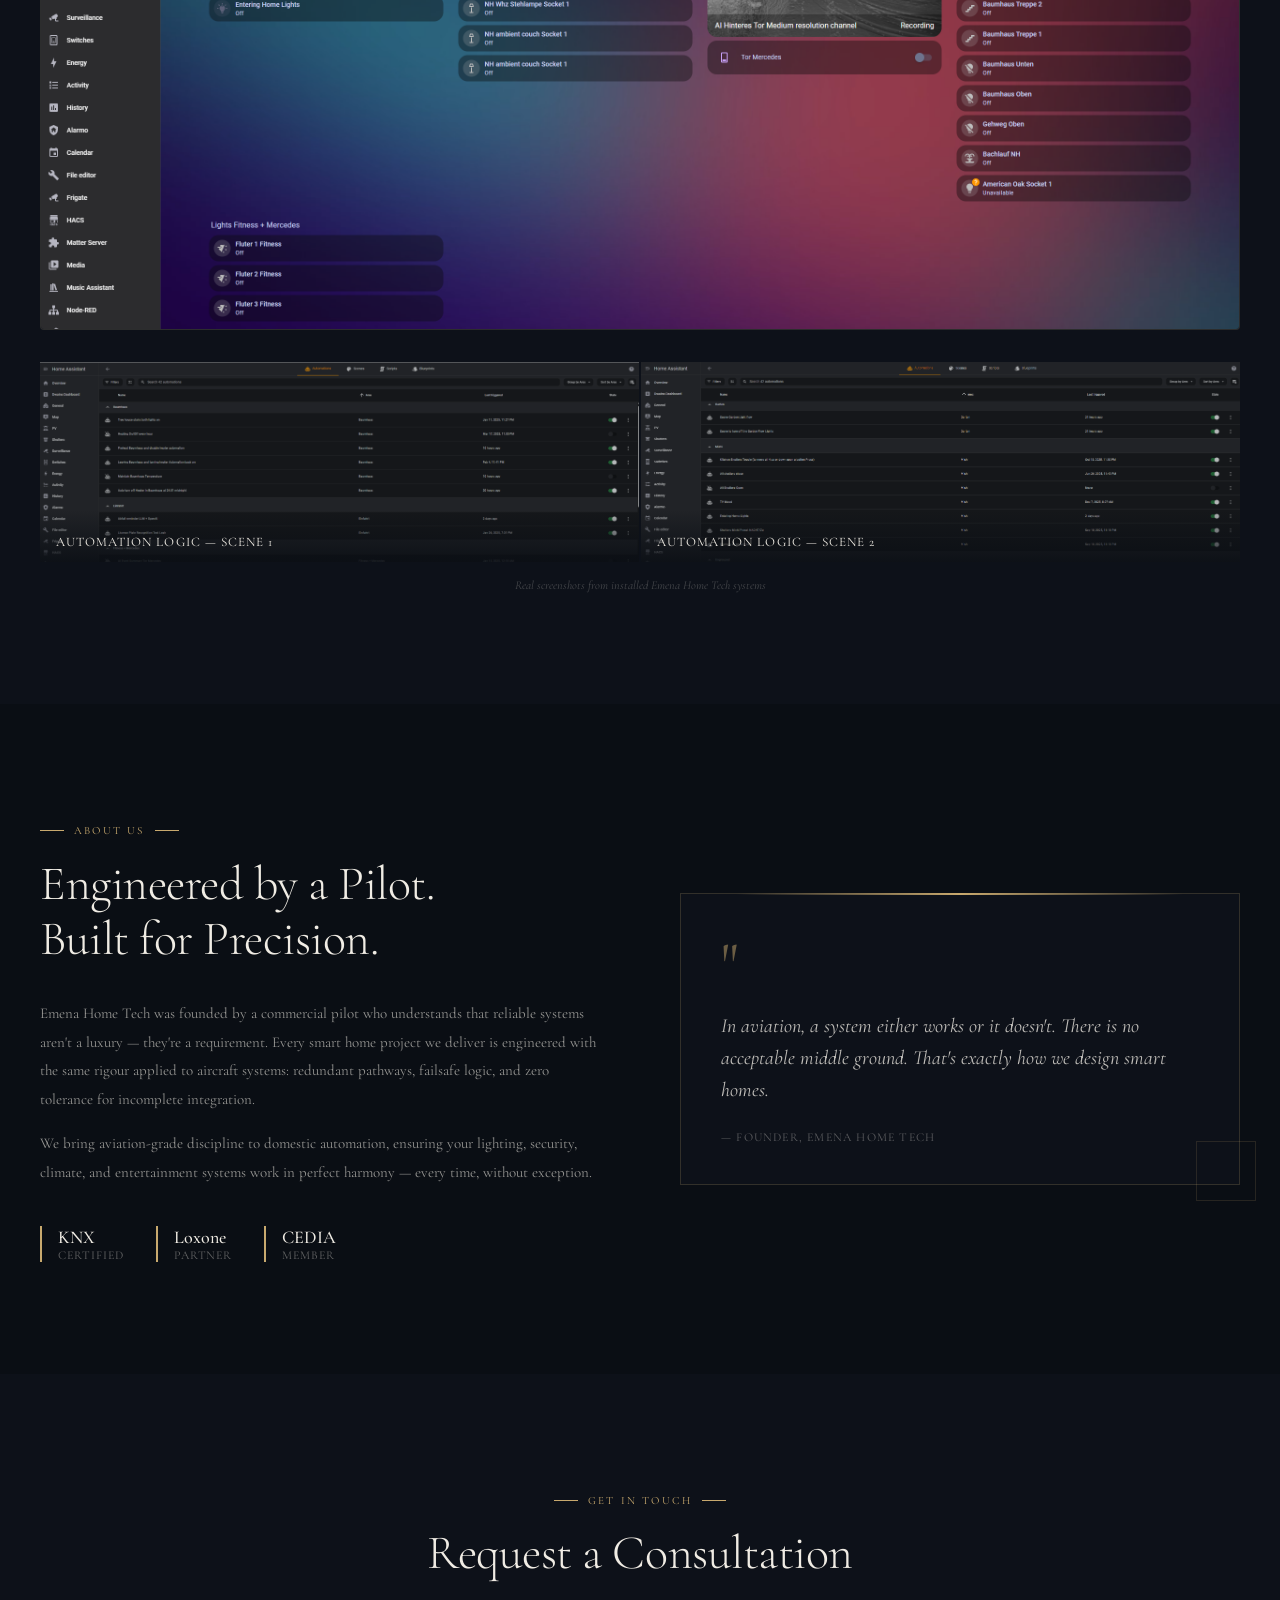
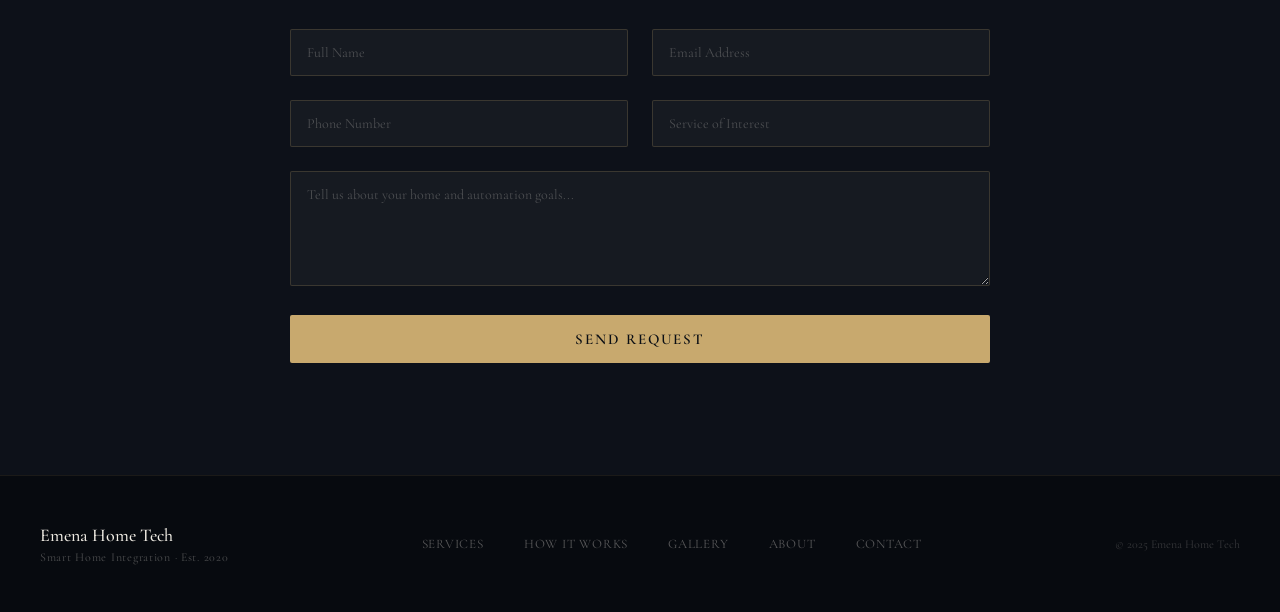
==== commit 36be5832: "Update index.html" ====
--- a/index.html
+++ b/index.html
@@ -200,12 +200,25 @@
     }
     .gallery-dots { position: absolute; top: 12px; left: 16px; display: flex; gap: 6px; z-index: 2; }
     .gallery-dot { width: 10px; height: 10px; border-radius: 50%; opacity: 0.7; }
-    .gallery-placeholder {
-      padding: 2.5rem 1.5rem 1.5rem; display: flex; align-items: center; justify-content: center;
-      min-height: 300px; flex-direction: column; gap: 0.6rem;
-      color: rgba(240,236,228,0.25); font-size: 14px; letter-spacing: 0.1em;
-    }
-    .gallery-placeholder-icon { font-size: 48px; opacity: 0.2; margin-bottom: 0.5rem; }
+    .gallery-img {
+      width: 100%; display: block; max-height: 520px; object-fit: cover;
+      object-position: top; transition: opacity 0.3s;
+    }
+    .gallery-img-grid {
+      display: grid; grid-template-columns: 1fr 1fr; gap: 2px; margin-top: 2rem;
+    }
+    .gallery-img-grid-item { position: relative; overflow: hidden; cursor: pointer; }
+    .gallery-img-grid-item img {
+      width: 100%; height: 200px; object-fit: cover; object-position: top;
+      display: block; transition: transform 0.4s, opacity 0.3s; opacity: 0.7;
+    }
+    .gallery-img-grid-item:hover img { transform: scale(1.04); opacity: 1; }
+    .gallery-img-grid-item .grid-label {
+      position: absolute; bottom: 0; left: 0; right: 0;
+      background: linear-gradient(transparent, rgba(10,14,20,0.85));
+      color: #f0ece4; font-size: 13px; letter-spacing: 0.08em;
+      text-transform: uppercase; padding: 1.5rem 1rem 0.8rem;
+    }
     .gallery-note { color: rgba(240,236,228,0.25); font-size: 12px; text-align: center; margin-top: 1rem; font-style: italic; }
 
     /* ── ABOUT ── */
@@ -476,11 +489,13 @@
       <div class="section-tag">Interface Gallery</div>
       <h2 class="section-h2">Your Command Centre</h2>
     </div>
+
+    <!-- Main featured image viewer -->
     <div class="gallery-tabs">
-      <button class="gallery-tab active" onclick="setTab(this,'Scenes &amp; Mood')">Scenes &amp; Mood</button>
-      <button class="gallery-tab" onclick="setTab(this,'Energy Dashboard')">Energy Dashboard</button>
-      <button class="gallery-tab" onclick="setTab(this,'Security Overview')">Security Overview</button>
-      <button class="gallery-tab" onclick="setTab(this,'Shutter Control')">Shutter Control</button>
+      <button class="gallery-tab active" onclick="setTab(this,'dash-scenes.png','Scenes &amp; Mood')">Scenes &amp; Mood</button>
+      <button class="gallery-tab" onclick="setTab(this,'dash-energy.png','Energy Dashboard')">Energy Dashboard</button>
+      <button class="gallery-tab" onclick="setTab(this,'dash-security.png','Security Overview')">Security Overview</button>
+      <button class="gallery-tab" onclick="setTab(this,'dash-shutters.png','Shutter Control')">Shutter Control</button>
     </div>
     <div class="gallery-frame">
       <div class="gallery-dots">
@@ -488,13 +503,22 @@
         <div class="gallery-dot" style="background:#ffbd2e"></div>
         <div class="gallery-dot" style="background:#28ca41"></div>
       </div>
-      <div class="gallery-placeholder">
-        <div class="gallery-placeholder-icon">▦</div>
-        <span id="gallery-label">Scenes &amp; Mood Interface</span>
-        <span style="font-size:12px;opacity:0.4">Connect your system to see live data</span>
-      </div>
-    </div>
-    <p class="gallery-note">Live dashboard previews — connect your installed system to see real data</p>
+      <img id="gallery-main-img" class="gallery-img" src="dash-scenes.png" alt="Scenes & Mood dashboard" style="padding-top:32px;" />
+    </div>
+
+    <!-- Automation logic screenshots grid -->
+    <div class="gallery-img-grid" style="margin-top:2rem">
+      <div class="gallery-img-grid-item">
+        <img src="auto-logic-1.png" alt="Automation Logic 1" />
+        <div class="grid-label">Automation Logic — Scene 1</div>
+      </div>
+      <div class="gallery-img-grid-item">
+        <img src="auto-logic-2.png" alt="Automation Logic 2" />
+        <div class="grid-label">Automation Logic — Scene 2</div>
+      </div>
+    </div>
+
+    <p class="gallery-note">Real screenshots from installed Emena Home Tech systems</p>
   </div>
 </section>
 
@@ -600,10 +624,16 @@
   }
 
   // Gallery tabs
-  function setTab(btn, label) {
+  function setTab(btn, imgFile, label) {
     document.querySelectorAll('.gallery-tab').forEach(t => t.classList.remove('active'));
     btn.classList.add('active');
-    document.getElementById('gallery-label').textContent = label + ' Interface';
+    var img = document.getElementById('gallery-main-img');
+    img.style.opacity = '0';
+    setTimeout(function() {
+      img.src = imgFile;
+      img.alt = label;
+      img.style.opacity = '1';
+    }, 200);
   }
 
   // Contact form
